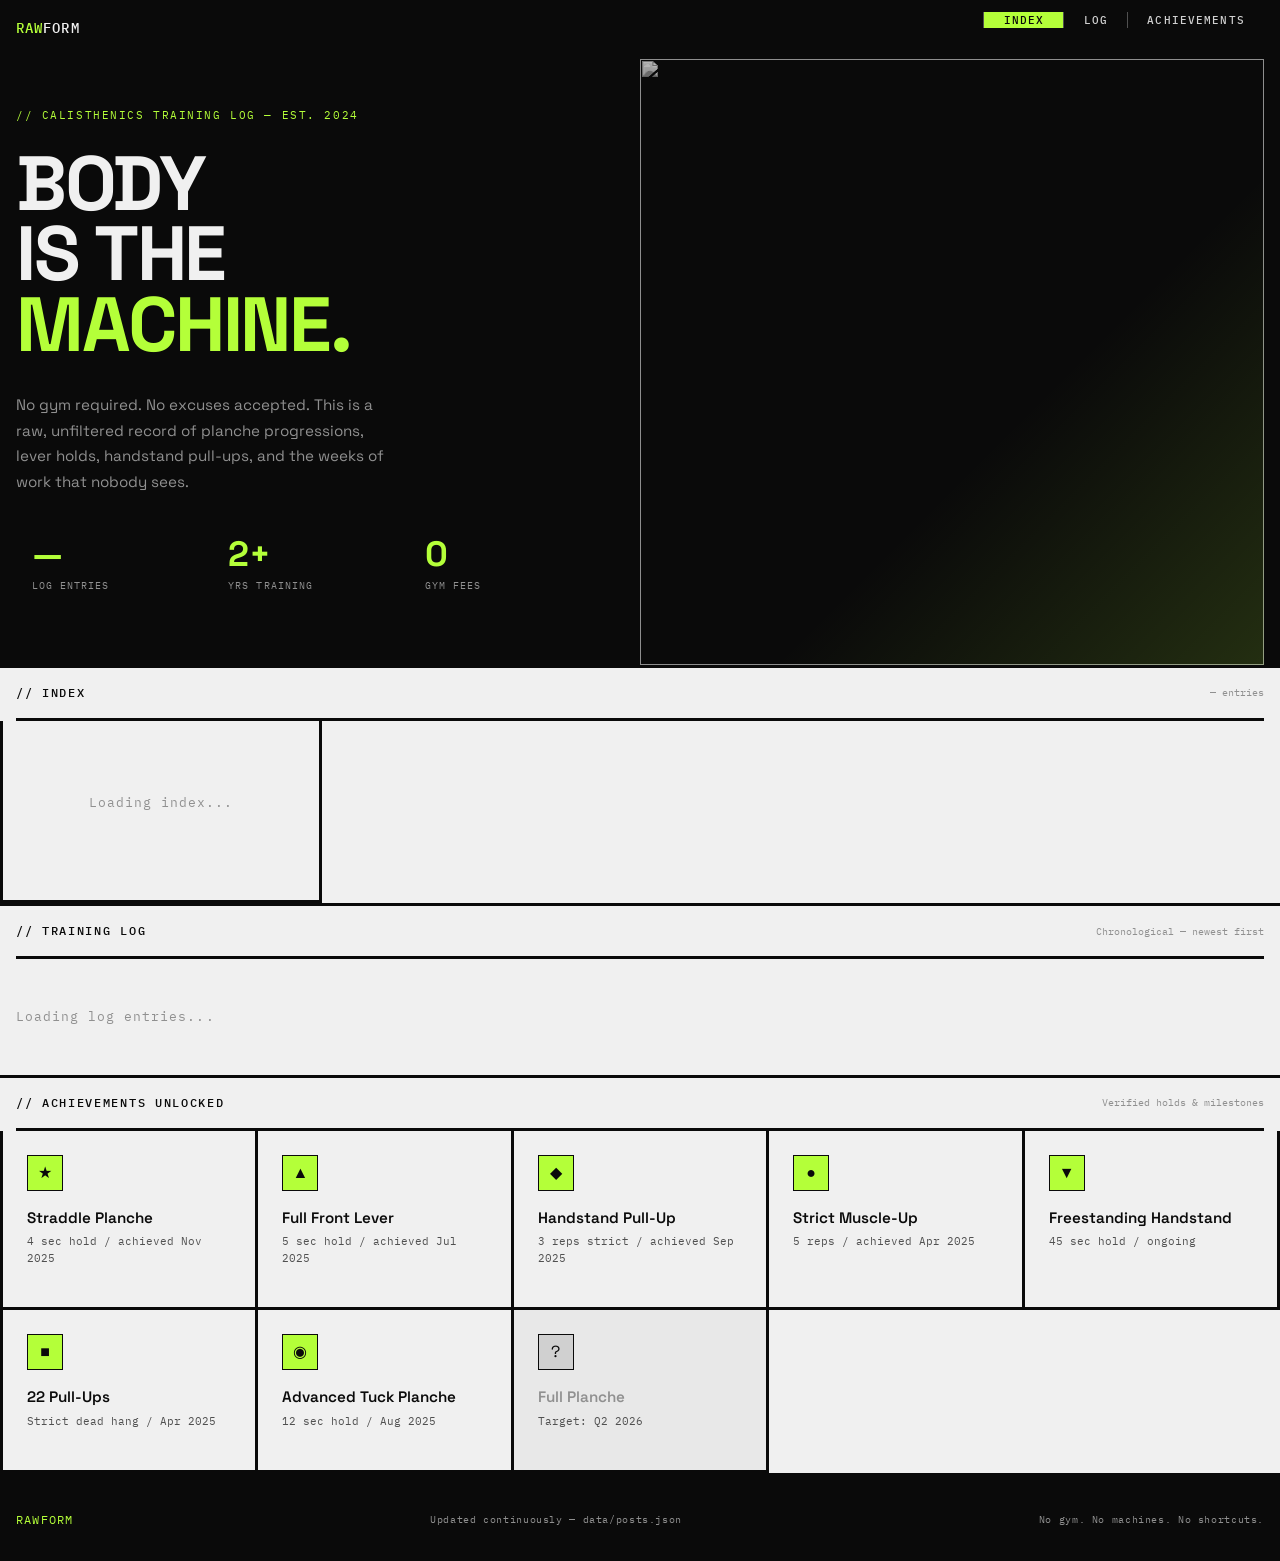
==== index.html @ 9fd10eb6 "Add files via upload add site" ====
<!DOCTYPE html>
<html lang="en">
<head>
  <meta charset="UTF-8" />
  <meta name="viewport" content="width=device-width, initial-scale=1.0" />
  <title>RAW FORM — Calisthenics Log</title>
  <meta name="description" content="A brutally honest training log. Planche, front lever, handstand pull-ups and the work behind them." />

  <!-- Bootstrap 5 -->
  <link
    href="https://cdn.jsdelivr.net/npm/bootstrap@5.3.3/dist/css/bootstrap.min.css"
    rel="stylesheet"
    integrity="sha384-QWTKZyjpPEjISv5WaRU9OFeRpok6YctnYmDr5pNlyT2bRjXh0JMhjY6hW+ALEwIH"
    crossorigin="anonymous"
  />

  <!-- Site Styles -->
  <link rel="stylesheet" href="style.css" />
</head>
<body>

  <!-- ═══════════════════════════════════════════════════
       HEADER / NAV
  ════════════════════════════════════════════════════ -->
  <header id="site-header">
    <div class="site-container">
      <div class="header-inner">
        <a href="#hero" class="site-logo">RAW<span>FORM</span></a>
        <nav aria-label="Main navigation">
          <ul class="nav-links" id="nav-links">
            <li><a href="#index-section" class="active">Index</a></li>
            <li><a href="#posts-section">Log</a></li>
            <li><a href="#achievements-section">Achievements</a></li>
          </ul>
        </nav>
        <button class="nav-toggle" id="nav-toggle" aria-label="Toggle navigation" aria-expanded="false">
          MENU
        </button>
      </div>
    </div>
  </header>

  <!-- ═══════════════════════════════════════════════════
       HERO
  ════════════════════════════════════════════════════ -->
  <section id="hero">
    <div class="site-container">
      <div class="hero-inner">

        <div class="hero-text">
          <div>
            <p class="hero-eyebrow">// Calisthenics Training Log — Est. 2024</p>
            <h1 class="hero-headline">
              BODY<br />
              IS THE<br />
              <em>MACHINE.</em>
            </h1>
            <p class="hero-sub">
              No gym required. No excuses accepted. This is a raw, unfiltered record
              of planche progressions, lever holds, handstand pull-ups, and the
              weeks of work that nobody sees.
            </p>
          </div>

          <div class="hero-stats" id="hero-stats">
            <div class="hero-stat">
              <span class="hero-stat-value" id="stat-entries">—</span>
              <span class="hero-stat-label">Log Entries</span>
            </div>
            <div class="hero-stat">
              <span class="hero-stat-value">2+</span>
              <span class="hero-stat-label">Yrs Training</span>
            </div>
            <div class="hero-stat">
              <span class="hero-stat-value">0</span>
              <span class="hero-stat-label">Gym Fees</span>
            </div>
          </div>
        </div>

        <div class="hero-visual" aria-hidden="true">
          <img
            src="https://images.unsplash.com/photo-1599058945522-28d584b6f0ff?w=900&q=80"
            alt=""
          />
          <div class="hero-visual-overlay"></div>
        </div>

      </div>
    </div>
  </section>

  <!-- ═══════════════════════════════════════════════════
       INDEX — Quick-access card grid
  ════════════════════════════════════════════════════ -->
  <section id="index-section" class="scroll-target">
    <div class="site-container">
      <div class="section-header">
        <span class="section-title">// Index</span>
        <span class="section-count" id="index-count">— entries</span>
      </div>
    </div>

    <div class="site-container" style="padding-left: 0; padding-right: 0; max-width: 100%;">
      <div class="index-grid" id="index-grid">
        <!-- JS-generated -->
        <div class="index-card d-flex align-items-center justify-content-center" style="min-height: 160px;">
          <p class="posts-loading">Loading index...</p>
        </div>
      </div>
    </div>
  </section>

  <!-- ═══════════════════════════════════════════════════
       POSTS — Full training log
  ════════════════════════════════════════════════════ -->
  <section id="posts-section" class="scroll-target">
    <div class="site-container">
      <div class="section-header">
        <span class="section-title">// Training Log</span>
        <span class="section-count">Chronological — newest first</span>
      </div>
    </div>

    <div class="site-container" id="posts-container">
      <div class="posts-loading">Loading log entries...</div>
    </div>
  </section>

  <!-- ═══════════════════════════════════════════════════
       ACHIEVEMENTS
  ════════════════════════════════════════════════════ -->
  <section id="achievements-section" class="scroll-target">
    <div class="site-container">
      <div class="section-header">
        <span class="section-title">// Achievements Unlocked</span>
        <span class="section-count">Verified holds & milestones</span>
      </div>
    </div>

    <div class="site-container" style="padding-left: 0; padding-right: 0; max-width: 100%;">
      <div class="achievements-grid">

        <div class="achievement-item">
          <div class="achievement-icon" aria-hidden="true">★</div>
          <p class="achievement-name">Straddle Planche</p>
          <p class="achievement-detail">4 sec hold / achieved Nov 2025</p>
        </div>

        <div class="achievement-item">
          <div class="achievement-icon" aria-hidden="true">▲</div>
          <p class="achievement-name">Full Front Lever</p>
          <p class="achievement-detail">5 sec hold / achieved Jul 2025</p>
        </div>

        <div class="achievement-item">
          <div class="achievement-icon" aria-hidden="true">◆</div>
          <p class="achievement-name">Handstand Pull-Up</p>
          <p class="achievement-detail">3 reps strict / achieved Sep 2025</p>
        </div>

        <div class="achievement-item">
          <div class="achievement-icon" aria-hidden="true">●</div>
          <p class="achievement-name">Strict Muscle-Up</p>
          <p class="achievement-detail">5 reps / achieved Apr 2025</p>
        </div>

        <div class="achievement-item">
          <div class="achievement-icon" aria-hidden="true">▼</div>
          <p class="achievement-name">Freestanding Handstand</p>
          <p class="achievement-detail">45 sec hold / ongoing</p>
        </div>

        <div class="achievement-item">
          <div class="achievement-icon" aria-hidden="true">■</div>
          <p class="achievement-name">22 Pull-Ups</p>
          <p class="achievement-detail">Strict dead hang / Apr 2025</p>
        </div>

        <div class="achievement-item">
          <div class="achievement-icon" aria-hidden="true">◉</div>
          <p class="achievement-name">Advanced Tuck Planche</p>
          <p class="achievement-detail">12 sec hold / Aug 2025</p>
        </div>

        <div class="achievement-item" style="background: var(--grey-100);">
          <div class="achievement-icon" style="background: var(--grey-200);" aria-hidden="true">?</div>
          <p class="achievement-name" style="color: var(--grey-400);">Full Planche</p>
          <p class="achievement-detail">Target: Q2 2026</p>
        </div>

      </div>
    </div>
  </section>

  <!-- ═══════════════════════════════════════════════════
       FOOTER
  ════════════════════════════════════════════════════ -->
  <footer id="site-footer">
    <div class="site-container">
      <div class="footer-inner">
        <span class="footer-logo">RAWFORM</span>
        <span class="footer-note">
          Updated continuously — data/posts.json
        </span>
        <span class="footer-note">
          No gym. No machines. No shortcuts.
        </span>
      </div>
    </div>
  </footer>

  <!-- Bootstrap JS -->
  <script
    src="https://cdn.jsdelivr.net/npm/bootstrap@5.3.3/dist/js/bootstrap.bundle.min.js"
    integrity="sha384-YvpcrYf0tY3lHB60NNkmXc4s9bIOgUxi8T/jzmVzA30/36oAJLKrz5FS5pzXhQRf"
    crossorigin="anonymous"
  ></script>

  <!-- Site Script -->
  <script src="js/main.js"></script>
</body>
</html>
---- style.css ----
/* ============================================================
   STYLE.CSS — Brutalist Fitness Site
   Palette: #0a0a0a, #f0f0f0, #1a1a1a, #e8e8e8, #b4ff39 (acid)
   Fonts: Space Grotesk (display), IBM Plex Mono (utility)
   ============================================================ */

@import url('https://fonts.googleapis.com/css2?family=Space+Grotesk:wght@300;400;500;600;700&family=IBM+Plex+Mono:wght@400;500&display=swap');

/* ── RESET & BASE ─────────────────────────────────────────── */
*, *::before, *::after { box-sizing: border-box; margin: 0; padding: 0; }

:root {
  --black:    #0a0a0a;
  --white:    #f0f0f0;
  --grey-100: #e8e8e8;
  --grey-200: #d0d0d0;
  --grey-400: #909090;
  --grey-600: #505050;
  --grey-800: #1e1e1e;
  --grey-900: #111111;
  --acid:     #b4ff39;
  --acid-dim: #8fd429;

  --border:   1.5px solid var(--black);
  --border-w: 3px solid var(--black);
  --font-display: 'Space Grotesk', sans-serif;
  --font-mono:    'IBM Plex Mono', monospace;
}

html { scroll-behavior: smooth; }

body {
  font-family: var(--font-display);
  background-color: var(--white);
  color: var(--black);
  font-size: 16px;
  line-height: 1.5;
  -webkit-font-smoothing: antialiased;
}

a { color: inherit; text-decoration: none; }

img { display: block; width: 100%; object-fit: cover; }

/* ── TYPOGRAPHY ──────────────────────────────────────────── */
.label {
  font-family: var(--font-mono);
  font-size: 0.7rem;
  font-weight: 500;
  letter-spacing: 0.12em;
  text-transform: uppercase;
  color: var(--grey-600);
}

.tag-pill {
  display: inline-block;
  font-family: var(--font-mono);
  font-size: 0.65rem;
  font-weight: 500;
  letter-spacing: 0.1em;
  text-transform: uppercase;
  padding: 3px 8px;
  background: var(--acid);
  color: var(--black);
  border: var(--border);
}

.tag-pill.tag-milestone { background: var(--black); color: var(--acid); }
.tag-pill.tag-progress  { background: var(--grey-100); color: var(--black); }
.tag-pill.tag-foundation{ background: var(--grey-800); color: var(--white); }

/* ── LAYOUT UTILITIES ────────────────────────────────────── */
.site-container {
  max-width: 1280px;
  margin: 0 auto;
  padding: 0 1rem;
}

.border-box {
  border: var(--border);
}

.border-box-heavy {
  border: var(--border-w);
}

/* ── HEADER / NAV ────────────────────────────────────────── */
#site-header {
  border-bottom: var(--border-w);
  background: var(--black);
  color: var(--white);
  position: sticky;
  top: 0;
  z-index: 100;
}

.header-inner {
  display: flex;
  align-items: center;
  justify-content: space-between;
  height: 56px;
  gap: 1rem;
}

.site-logo {
  font-family: var(--font-mono);
  font-size: 0.85rem;
  font-weight: 500;
  letter-spacing: 0.08em;
  text-transform: uppercase;
  color: var(--acid);
  white-space: nowrap;
}

.site-logo span { color: var(--white); }

.nav-links {
  display: flex;
  gap: 0;
  list-style: none;
  height: 100%;
}

.nav-links li { height: 100%; }

.nav-links a {
  display: flex;
  align-items: center;
  height: 100%;
  padding: 0 1.2rem;
  font-family: var(--font-mono);
  font-size: 0.7rem;
  font-weight: 500;
  letter-spacing: 0.1em;
  text-transform: uppercase;
  color: var(--grey-200);
  border-left: 1px solid var(--grey-600);
  transition: background 0.1s, color 0.1s;
}

.nav-links a:hover,
.nav-links a.active {
  background: var(--acid);
  color: var(--black);
}

.nav-toggle {
  display: none;
  background: none;
  border: 1px solid var(--grey-400);
  color: var(--white);
  padding: 6px 10px;
  font-family: var(--font-mono);
  font-size: 0.7rem;
  cursor: pointer;
  letter-spacing: 0.08em;
}

/* ── HERO ────────────────────────────────────────────────── */
#hero {
  border-bottom: var(--border-w);
  background: var(--black);
  color: var(--white);
  overflow: hidden;
}

.hero-inner {
  display: grid;
  grid-template-columns: 1fr 1fr;
  min-height: 420px;
}

.hero-text {
  padding: 3rem 2rem 3rem 0;
  border-right: var(--border-w);
  display: flex;
  flex-direction: column;
  justify-content: space-between;
}

.hero-eyebrow {
  font-family: var(--font-mono);
  font-size: 0.7rem;
  letter-spacing: 0.14em;
  text-transform: uppercase;
  color: var(--acid);
  margin-bottom: 1.5rem;
}

.hero-headline {
  font-size: clamp(2.8rem, 6vw, 5rem);
  font-weight: 700;
  line-height: 0.92;
  letter-spacing: -0.03em;
  text-transform: uppercase;
}

.hero-headline em {
  font-style: normal;
  color: var(--acid);
}

.hero-sub {
  margin-top: 2rem;
  font-size: 0.95rem;
  color: var(--grey-400);
  max-width: 380px;
  line-height: 1.7;
}

.hero-stats {
  display: grid;
  grid-template-columns: repeat(3, 1fr);
}

.hero-stat {
  padding: 1.5rem 1rem;
  border-top: var(--border);
  border-right: var(--border);
}

.hero-stat:last-child { border-right: none; }

.hero-stat-value {
  display: block;
  font-size: 2.2rem;
  font-weight: 700;
  line-height: 1;
  color: var(--acid);
}

.hero-stat-label {
  display: block;
  font-family: var(--font-mono);
  font-size: 0.65rem;
  color: var(--grey-400);
  letter-spacing: 0.1em;
  text-transform: uppercase;
  margin-top: 0.4rem;
}

.hero-visual {
  position: relative;
  overflow: hidden;
}

.hero-visual img {
  width: 100%;
  height: 100%;
  object-fit: cover;
  filter: grayscale(100%) contrast(1.1);
  opacity: 0.7;
}

.hero-visual-overlay {
  position: absolute;
  inset: 0;
  background: linear-gradient(135deg, transparent 60%, rgba(180, 255, 57, 0.15) 100%);
}

/* ── SECTION HEADER ──────────────────────────────────────── */
.section-header {
  display: flex;
  align-items: center;
  justify-content: space-between;
  border-bottom: var(--border-w);
  padding: 1rem 0;
  margin-bottom: 0;
}

.section-title {
  font-size: 0.75rem;
  font-family: var(--font-mono);
  font-weight: 500;
  letter-spacing: 0.14em;
  text-transform: uppercase;
}

.section-count {
  font-family: var(--font-mono);
  font-size: 0.65rem;
  color: var(--grey-400);
}

/* ── INDEX GRID ──────────────────────────────────────────── */
#index-section {
  border-bottom: var(--border-w);
}

.index-grid {
  display: grid;
  grid-template-columns: repeat(auto-fill, minmax(280px, 1fr));
  border-left: var(--border-w);
}

.index-card {
  border-right: var(--border-w);
  border-bottom: var(--border-w);
  padding: 1.5rem;
  cursor: pointer;
  transition: background 0.08s;
  position: relative;
  background: var(--white);
}

.index-card:hover {
  background: var(--grey-100);
}

.index-card:hover .index-card-num {
  color: var(--acid);
}

.index-card-num {
  font-family: var(--font-mono);
  font-size: 0.65rem;
  color: var(--grey-400);
  letter-spacing: 0.1em;
  margin-bottom: 0.75rem;
  transition: color 0.08s;
}

.index-card-title {
  font-size: 1.2rem;
  font-weight: 600;
  line-height: 1.2;
  margin-bottom: 0.75rem;
  letter-spacing: -0.01em;
}

.index-card-date {
  font-family: var(--font-mono);
  font-size: 0.65rem;
  color: var(--grey-400);
  margin-top: 1rem;
}

.index-card-arrow {
  position: absolute;
  bottom: 1.5rem;
  right: 1.5rem;
  font-size: 1.2rem;
  color: var(--grey-400);
  transition: transform 0.12s, color 0.08s;
}

.index-card:hover .index-card-arrow {
  transform: translate(3px, -3px);
  color: var(--acid);
}

/* ── POSTS ───────────────────────────────────────────────── */
#posts-section { border-bottom: var(--border-w); }

.post-block {
  border-bottom: var(--border-w);
}

.post-block:last-child { border-bottom: none; }

.post-meta-bar {
  display: flex;
  align-items: center;
  justify-content: space-between;
  flex-wrap: wrap;
  gap: 0.75rem;
  padding: 1rem 0;
  border-bottom: var(--border);
}

.post-meta-left { display: flex; align-items: center; gap: 0.75rem; }

.post-date {
  font-family: var(--font-mono);
  font-size: 0.7rem;
  color: var(--grey-600);
}

.post-title {
  font-size: clamp(1.6rem, 4vw, 2.4rem);
  font-weight: 700;
  line-height: 1.05;
  letter-spacing: -0.025em;
  padding: 1.5rem 0 1rem;
}

.post-layout {
  display: grid;
  grid-template-columns: 1fr 1fr;
  gap: 0;
}

.post-body {
  padding: 1.5rem 2rem 2rem 0;
  border-right: var(--border-w);
}

.post-description {
  font-size: 0.95rem;
  line-height: 1.8;
  color: var(--grey-800);
  white-space: pre-line;
}

.post-sidebar {
  padding-left: 2rem;
  display: flex;
  flex-direction: column;
  gap: 0;
}

.post-stats {
  display: grid;
  grid-template-columns: repeat(3, 1fr);
  border-bottom: var(--border);
  margin-bottom: 1.5rem;
}

.stat-block {
  padding: 1rem 0.5rem;
  border-right: var(--border);
  text-align: center;
}

.stat-block:last-child { border-right: none; }

.stat-block-value {
  display: block;
  font-size: 1.4rem;
  font-weight: 700;
  line-height: 1;
  color: var(--black);
}

.stat-block-label {
  display: block;
  font-family: var(--font-mono);
  font-size: 0.6rem;
  color: var(--grey-600);
  letter-spacing: 0.08em;
  text-transform: uppercase;
  margin-top: 0.3rem;
}

/* ── PHOTO GRID ──────────────────────────────────────────── */
.photo-grid {
  display: grid;
  grid-template-columns: repeat(3, 1fr);
  gap: 0;
  border: var(--border);
}

.photo-cell {
  aspect-ratio: 1;
  overflow: hidden;
  border-right: var(--border);
  position: relative;
}

.photo-cell:last-child { border-right: none; }

.photo-cell img {
  width: 100%;
  height: 100%;
  object-fit: cover;
  filter: grayscale(80%);
  transition: filter 0.2s, transform 0.3s;
}

.photo-cell:hover img {
  filter: grayscale(0%);
  transform: scale(1.04);
}

/* ── ACHIEVEMENTS ────────────────────────────────────────── */
#achievements-section { border-bottom: var(--border-w); }

.achievements-grid {
  display: grid;
  grid-template-columns: repeat(auto-fill, minmax(240px, 1fr));
  border-left: var(--border-w);
}

.achievement-item {
  border-right: var(--border-w);
  border-bottom: var(--border-w);
  padding: 1.5rem;
}

.achievement-icon {
  width: 36px;
  height: 36px;
  background: var(--acid);
  border: var(--border);
  display: flex;
  align-items: center;
  justify-content: center;
  font-size: 1rem;
  margin-bottom: 1rem;
}

.achievement-name {
  font-weight: 600;
  font-size: 0.95rem;
  margin-bottom: 0.25rem;
}

.achievement-detail {
  font-family: var(--font-mono);
  font-size: 0.7rem;
  color: var(--grey-600);
}

/* ── FOOTER ──────────────────────────────────────────────── */
#site-footer {
  background: var(--black);
  color: var(--grey-400);
  padding: 2rem 0;
  border-top: var(--border-w);
}

.footer-inner {
  display: flex;
  align-items: center;
  justify-content: space-between;
  flex-wrap: wrap;
  gap: 1rem;
}

.footer-logo {
  font-family: var(--font-mono);
  font-size: 0.75rem;
  color: var(--acid);
  letter-spacing: 0.1em;
  text-transform: uppercase;
}

.footer-note {
  font-family: var(--font-mono);
  font-size: 0.65rem;
  letter-spacing: 0.06em;
}

/* ── LOADING / ERROR ─────────────────────────────────────── */
.posts-loading, .posts-error {
  padding: 3rem 0;
  font-family: var(--font-mono);
  font-size: 0.8rem;
  color: var(--grey-400);
  letter-spacing: 0.08em;
}

.posts-error { color: #cc3300; }

/* ── RESPONSIVE ──────────────────────────────────────────── */
@media (max-width: 900px) {
  .hero-inner {
    grid-template-columns: 1fr;
    min-height: auto;
  }
  .hero-text { border-right: none; border-bottom: var(--border-w); padding: 2rem 0; }
  .hero-visual { display: none; }

  .post-layout {
    grid-template-columns: 1fr;
  }
  .post-body {
    border-right: none;
    border-bottom: var(--border-w);
    padding: 1.5rem 0;
  }
  .post-sidebar { padding-left: 0; padding-top: 1.5rem; }
}

@media (max-width: 768px) {
  .nav-links { display: none; }
  .nav-links.open {
    display: flex;
    flex-direction: column;
    position: absolute;
    top: 56px;
    left: 0;
    right: 0;
    background: var(--black);
    border-bottom: var(--border-w);
    z-index: 99;
  }
  .nav-links li { height: auto; }
  .nav-links a {
    border-left: none;
    border-top: 1px solid var(--grey-800);
    padding: 1rem 1.5rem;
  }
  .nav-toggle { display: block; }

  #site-header { position: relative; }

  .hero-headline { font-size: 2.4rem; }
  .hero-stats { grid-template-columns: repeat(3, 1fr); }
  .photo-grid { grid-template-columns: repeat(2, 1fr); }
  .photo-cell:nth-child(2) { border-right: none; }
  .photo-cell:nth-child(3) { border-top: var(--border); }
}

@media (max-width: 480px) {
  .hero-stat-value { font-size: 1.6rem; }
  .post-stats { grid-template-columns: repeat(3, 1fr); }
  .achievements-grid { grid-template-columns: 1fr 1fr; }
  .photo-grid { grid-template-columns: 1fr; }
  .photo-cell { border-right: none; border-bottom: var(--border); }
}

/* ── SMOOTH SCROLL TARGET OFFSET ─────────────────────────── */
.scroll-target {
  scroll-margin-top: 60px;
}
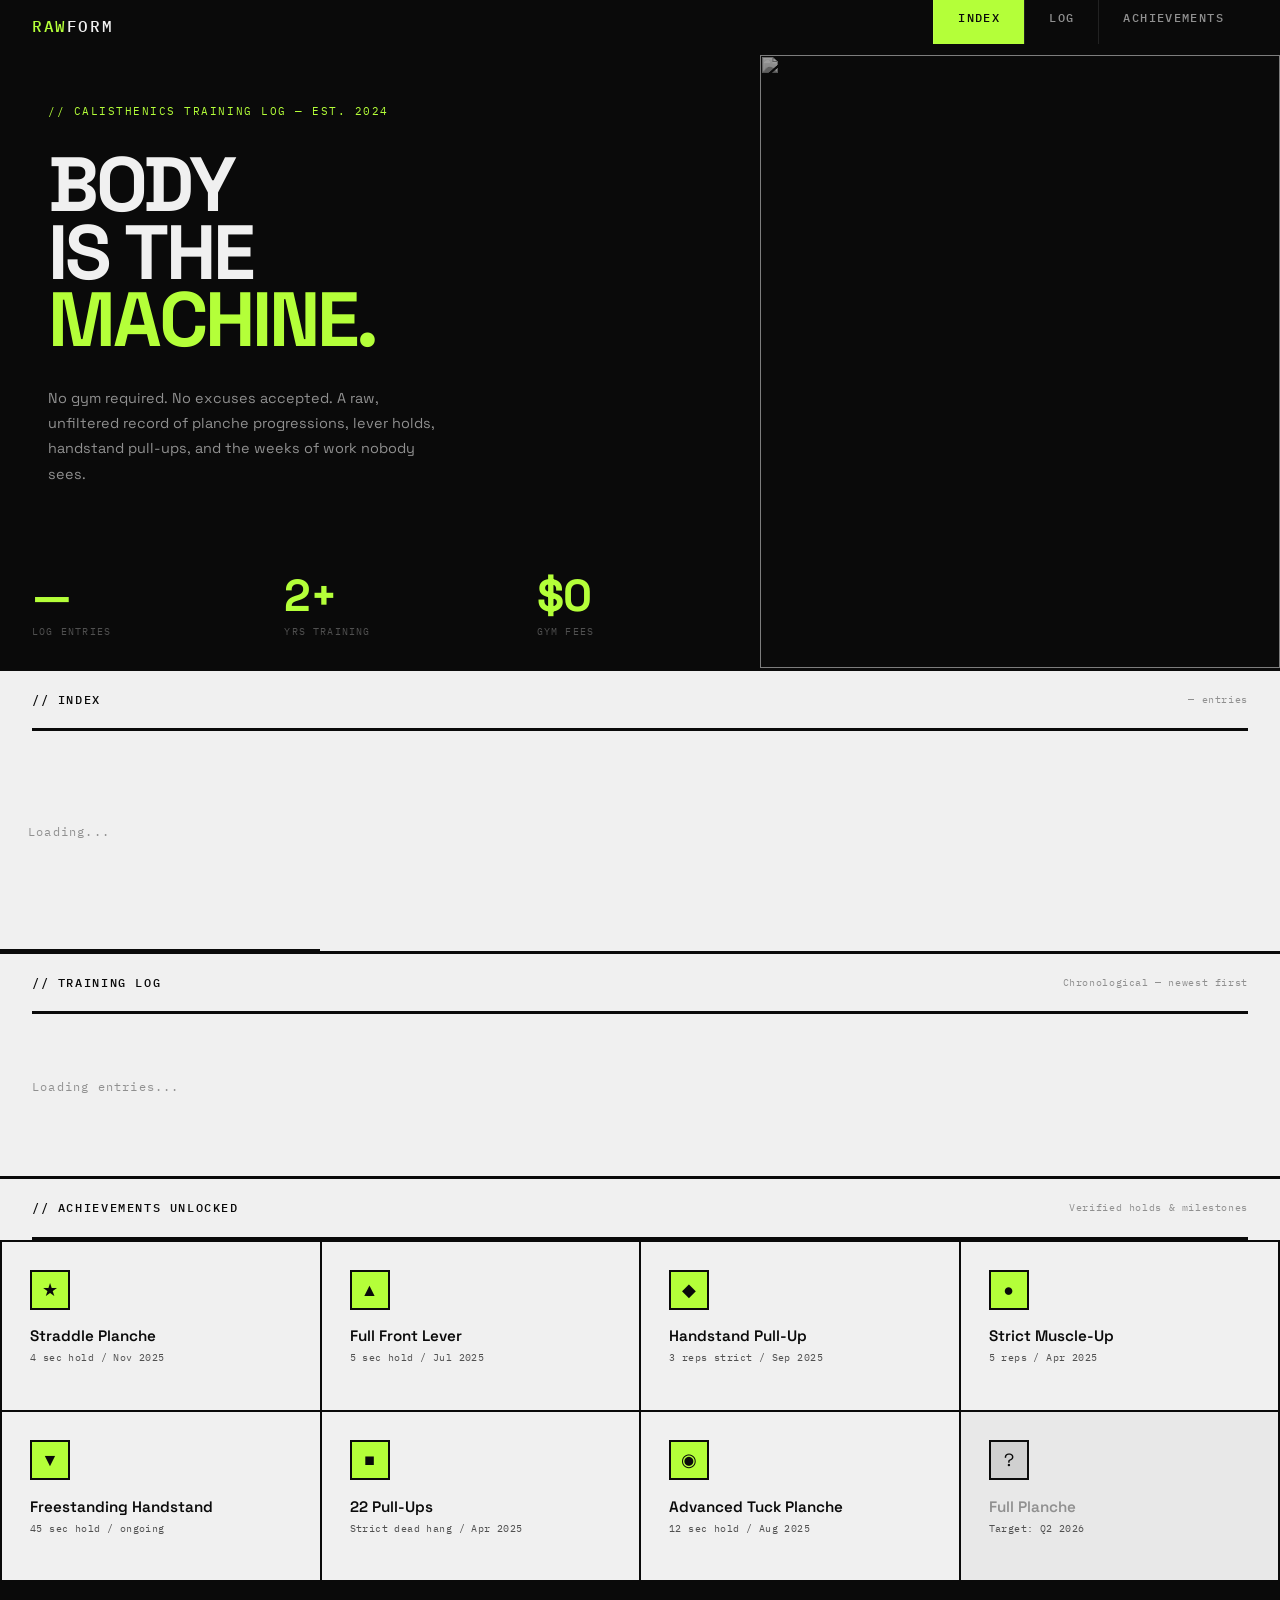
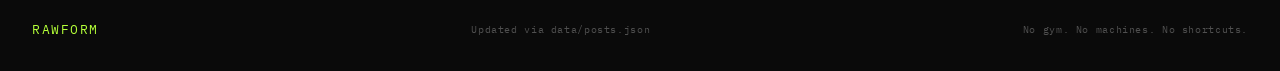
==== commit 7206ba30: "Add files via upload fix" ====
--- a/index.html
+++ b/index.html
@@ -5,219 +5,162 @@
   <meta name="viewport" content="width=device-width, initial-scale=1.0" />
   <title>RAW FORM — Calisthenics Log</title>
   <meta name="description" content="A brutally honest training log. Planche, front lever, handstand pull-ups and the work behind them." />
-
-  <!-- Bootstrap 5 -->
-  <link
-    href="https://cdn.jsdelivr.net/npm/bootstrap@5.3.3/dist/css/bootstrap.min.css"
-    rel="stylesheet"
-    integrity="sha384-QWTKZyjpPEjISv5WaRU9OFeRpok6YctnYmDr5pNlyT2bRjXh0JMhjY6hW+ALEwIH"
-    crossorigin="anonymous"
-  />
-
-  <!-- Site Styles -->
+  <link href="https://cdn.jsdelivr.net/npm/bootstrap@5.3.3/dist/css/bootstrap.min.css" rel="stylesheet" crossorigin="anonymous" />
   <link rel="stylesheet" href="style.css" />
 </head>
 <body>
 
-  <!-- ═══════════════════════════════════════════════════
-       HEADER / NAV
-  ════════════════════════════════════════════════════ -->
+  <!-- NAV -->
   <header id="site-header">
-    <div class="site-container">
-      <div class="header-inner">
-        <a href="#hero" class="site-logo">RAW<span>FORM</span></a>
-        <nav aria-label="Main navigation">
-          <ul class="nav-links" id="nav-links">
-            <li><a href="#index-section" class="active">Index</a></li>
-            <li><a href="#posts-section">Log</a></li>
-            <li><a href="#achievements-section">Achievements</a></li>
-          </ul>
-        </nav>
-        <button class="nav-toggle" id="nav-toggle" aria-label="Toggle navigation" aria-expanded="false">
-          MENU
-        </button>
-      </div>
+    <div class="header-inner">
+      <a href="#hero" class="site-logo">RAW<span>FORM</span></a>
+      <nav aria-label="Main navigation">
+        <ul class="nav-links" id="nav-links">
+          <li><a href="#index-section" class="active">Index</a></li>
+          <li><a href="#posts-section">Log</a></li>
+          <li><a href="#achievements-section">Achievements</a></li>
+        </ul>
+      </nav>
+      <button class="nav-toggle" id="nav-toggle" aria-label="Toggle navigation" aria-expanded="false">MENU</button>
     </div>
   </header>
 
-  <!-- ═══════════════════════════════════════════════════
-       HERO
-  ════════════════════════════════════════════════════ -->
+  <!-- HERO -->
   <section id="hero">
-    <div class="site-container">
-      <div class="hero-inner">
+    <div class="hero-grid">
 
+      <div class="hero-left">
         <div class="hero-text">
-          <div>
-            <p class="hero-eyebrow">// Calisthenics Training Log — Est. 2024</p>
-            <h1 class="hero-headline">
-              BODY<br />
-              IS THE<br />
-              <em>MACHINE.</em>
-            </h1>
-            <p class="hero-sub">
-              No gym required. No excuses accepted. This is a raw, unfiltered record
-              of planche progressions, lever holds, handstand pull-ups, and the
-              weeks of work that nobody sees.
-            </p>
+          <p class="hero-eyebrow">// Calisthenics Training Log — Est. 2024</p>
+          <h1 class="hero-headline">
+            BODY<br />
+            IS THE<br />
+            <em>MACHINE.</em>
+          </h1>
+          <p class="hero-sub">
+            No gym required. No excuses accepted. A raw, unfiltered record
+            of planche progressions, lever holds, handstand pull-ups, and
+            the weeks of work nobody sees.
+          </p>
+        </div>
+
+        <div class="hero-stats-bar">
+          <div class="hero-stat">
+            <span class="hero-stat-value" id="stat-entries">—</span>
+            <span class="hero-stat-label">Log Entries</span>
           </div>
-
-          <div class="hero-stats" id="hero-stats">
-            <div class="hero-stat">
-              <span class="hero-stat-value" id="stat-entries">—</span>
-              <span class="hero-stat-label">Log Entries</span>
-            </div>
-            <div class="hero-stat">
-              <span class="hero-stat-value">2+</span>
-              <span class="hero-stat-label">Yrs Training</span>
-            </div>
-            <div class="hero-stat">
-              <span class="hero-stat-value">0</span>
-              <span class="hero-stat-label">Gym Fees</span>
-            </div>
+          <div class="hero-stat">
+            <span class="hero-stat-value">2+</span>
+            <span class="hero-stat-label">Yrs Training</span>
+          </div>
+          <div class="hero-stat">
+            <span class="hero-stat-value">$0</span>
+            <span class="hero-stat-label">Gym Fees</span>
           </div>
         </div>
+      </div>
 
-        <div class="hero-visual" aria-hidden="true">
-          <img
-            src="https://images.unsplash.com/photo-1599058945522-28d584b6f0ff?w=900&q=80"
-            alt=""
-          />
-          <div class="hero-visual-overlay"></div>
-        </div>
+      <div class="hero-right" aria-hidden="true">
+        <img
+          src="https://images.unsplash.com/photo-1599058945522-28d584b6f0ff?w=900&q=80"
+          alt=""
+        />
+      </div>
 
-      </div>
     </div>
   </section>
 
-  <!-- ═══════════════════════════════════════════════════
-       INDEX — Quick-access card grid
-  ════════════════════════════════════════════════════ -->
-  <section id="index-section" class="scroll-target">
-    <div class="site-container">
+  <!-- INDEX -->
+  <section id="index-section">
+    <div class="section-wrap">
       <div class="section-header">
         <span class="section-title">// Index</span>
         <span class="section-count" id="index-count">— entries</span>
       </div>
     </div>
-
-    <div class="site-container" style="padding-left: 0; padding-right: 0; max-width: 100%;">
-      <div class="index-grid" id="index-grid">
-        <!-- JS-generated -->
-        <div class="index-card d-flex align-items-center justify-content-center" style="min-height: 160px;">
-          <p class="posts-loading">Loading index...</p>
-        </div>
+    <div class="index-grid" id="index-grid">
+      <div class="index-card">
+        <p class="loading-msg">Loading...</p>
       </div>
     </div>
   </section>
 
-  <!-- ═══════════════════════════════════════════════════
-       POSTS — Full training log
-  ════════════════════════════════════════════════════ -->
-  <section id="posts-section" class="scroll-target">
-    <div class="site-container">
+  <!-- TRAINING LOG -->
+  <section id="posts-section">
+    <div class="section-wrap">
       <div class="section-header">
         <span class="section-title">// Training Log</span>
         <span class="section-count">Chronological — newest first</span>
       </div>
     </div>
-
-    <div class="site-container" id="posts-container">
-      <div class="posts-loading">Loading log entries...</div>
+    <div id="posts-container">
+      <div class="section-wrap"><p class="loading-msg">Loading entries...</p></div>
     </div>
   </section>
 
-  <!-- ═══════════════════════════════════════════════════
-       ACHIEVEMENTS
-  ════════════════════════════════════════════════════ -->
-  <section id="achievements-section" class="scroll-target">
-    <div class="site-container">
+  <!-- ACHIEVEMENTS -->
+  <section id="achievements-section">
+    <div class="section-wrap">
       <div class="section-header">
         <span class="section-title">// Achievements Unlocked</span>
-        <span class="section-count">Verified holds & milestones</span>
+        <span class="section-count">Verified holds &amp; milestones</span>
       </div>
     </div>
 
-    <div class="site-container" style="padding-left: 0; padding-right: 0; max-width: 100%;">
-      <div class="achievements-grid">
-
-        <div class="achievement-item">
-          <div class="achievement-icon" aria-hidden="true">★</div>
-          <p class="achievement-name">Straddle Planche</p>
-          <p class="achievement-detail">4 sec hold / achieved Nov 2025</p>
-        </div>
-
-        <div class="achievement-item">
-          <div class="achievement-icon" aria-hidden="true">▲</div>
-          <p class="achievement-name">Full Front Lever</p>
-          <p class="achievement-detail">5 sec hold / achieved Jul 2025</p>
-        </div>
-
-        <div class="achievement-item">
-          <div class="achievement-icon" aria-hidden="true">◆</div>
-          <p class="achievement-name">Handstand Pull-Up</p>
-          <p class="achievement-detail">3 reps strict / achieved Sep 2025</p>
-        </div>
-
-        <div class="achievement-item">
-          <div class="achievement-icon" aria-hidden="true">●</div>
-          <p class="achievement-name">Strict Muscle-Up</p>
-          <p class="achievement-detail">5 reps / achieved Apr 2025</p>
-        </div>
-
-        <div class="achievement-item">
-          <div class="achievement-icon" aria-hidden="true">▼</div>
-          <p class="achievement-name">Freestanding Handstand</p>
-          <p class="achievement-detail">45 sec hold / ongoing</p>
-        </div>
-
-        <div class="achievement-item">
-          <div class="achievement-icon" aria-hidden="true">■</div>
-          <p class="achievement-name">22 Pull-Ups</p>
-          <p class="achievement-detail">Strict dead hang / Apr 2025</p>
-        </div>
-
-        <div class="achievement-item">
-          <div class="achievement-icon" aria-hidden="true">◉</div>
-          <p class="achievement-name">Advanced Tuck Planche</p>
-          <p class="achievement-detail">12 sec hold / Aug 2025</p>
-        </div>
-
-        <div class="achievement-item" style="background: var(--grey-100);">
-          <div class="achievement-icon" style="background: var(--grey-200);" aria-hidden="true">?</div>
-          <p class="achievement-name" style="color: var(--grey-400);">Full Planche</p>
-          <p class="achievement-detail">Target: Q2 2026</p>
-        </div>
-
+    <div class="achieve-grid">
+      <div class="achieve-item">
+        <div class="achieve-icon" aria-hidden="true">★</div>
+        <p class="achieve-name">Straddle Planche</p>
+        <p class="achieve-detail">4 sec hold / Nov 2025</p>
+      </div>
+      <div class="achieve-item">
+        <div class="achieve-icon" aria-hidden="true">▲</div>
+        <p class="achieve-name">Full Front Lever</p>
+        <p class="achieve-detail">5 sec hold / Jul 2025</p>
+      </div>
+      <div class="achieve-item">
+        <div class="achieve-icon" aria-hidden="true">◆</div>
+        <p class="achieve-name">Handstand Pull-Up</p>
+        <p class="achieve-detail">3 reps strict / Sep 2025</p>
+      </div>
+      <div class="achieve-item">
+        <div class="achieve-icon" aria-hidden="true">●</div>
+        <p class="achieve-name">Strict Muscle-Up</p>
+        <p class="achieve-detail">5 reps / Apr 2025</p>
+      </div>
+      <div class="achieve-item">
+        <div class="achieve-icon" aria-hidden="true">▼</div>
+        <p class="achieve-name">Freestanding Handstand</p>
+        <p class="achieve-detail">45 sec hold / ongoing</p>
+      </div>
+      <div class="achieve-item">
+        <div class="achieve-icon" aria-hidden="true">■</div>
+        <p class="achieve-name">22 Pull-Ups</p>
+        <p class="achieve-detail">Strict dead hang / Apr 2025</p>
+      </div>
+      <div class="achieve-item">
+        <div class="achieve-icon" aria-hidden="true">◉</div>
+        <p class="achieve-name">Advanced Tuck Planche</p>
+        <p class="achieve-detail">12 sec hold / Aug 2025</p>
+      </div>
+      <div class="achieve-item locked">
+        <div class="achieve-icon" aria-hidden="true">?</div>
+        <p class="achieve-name">Full Planche</p>
+        <p class="achieve-detail">Target: Q2 2026</p>
       </div>
     </div>
   </section>
 
-  <!-- ═══════════════════════════════════════════════════
-       FOOTER
-  ════════════════════════════════════════════════════ -->
+  <!-- FOOTER -->
   <footer id="site-footer">
-    <div class="site-container">
-      <div class="footer-inner">
-        <span class="footer-logo">RAWFORM</span>
-        <span class="footer-note">
-          Updated continuously — data/posts.json
-        </span>
-        <span class="footer-note">
-          No gym. No machines. No shortcuts.
-        </span>
-      </div>
+    <div class="footer-inner">
+      <span class="footer-logo">RAWFORM</span>
+      <span class="footer-note">Updated via data/posts.json</span>
+      <span class="footer-note">No gym. No machines. No shortcuts.</span>
     </div>
   </footer>
 
-  <!-- Bootstrap JS -->
-  <script
-    src="https://cdn.jsdelivr.net/npm/bootstrap@5.3.3/dist/js/bootstrap.bundle.min.js"
-    integrity="sha384-YvpcrYf0tY3lHB60NNkmXc4s9bIOgUxi8T/jzmVzA30/36oAJLKrz5FS5pzXhQRf"
-    crossorigin="anonymous"
-  ></script>
-
-  <!-- Site Script -->
+  <script src="https://cdn.jsdelivr.net/npm/bootstrap@5.3.3/dist/js/bootstrap.bundle.min.js" crossorigin="anonymous"></script>
   <script src="js/main.js"></script>
 </body>
 </html>
--- a/style.css
+++ b/style.css
@@ -1,5 +1,5 @@
 /* ============================================================
-   STYLE.CSS — Brutalist Fitness Site
+   STYLE.CSS — Brutalist Fitness Site v2
    Palette: #0a0a0a, #f0f0f0, #1a1a1a, #e8e8e8, #b4ff39 (acid)
    Fonts: Space Grotesk (display), IBM Plex Mono (utility)
    ============================================================ */
@@ -21,16 +21,16 @@
   --acid:     #b4ff39;
   --acid-dim: #8fd429;
 
-  --border:   1.5px solid var(--black);
-  --border-w: 3px solid var(--black);
-  --font-display: 'Space Grotesk', sans-serif;
-  --font-mono:    'IBM Plex Mono', monospace;
+  --bdr: 2px solid var(--black);
+  --bdr-heavy: 3px solid var(--black);
+  --font-d: 'Space Grotesk', sans-serif;
+  --font-m: 'IBM Plex Mono', monospace;
 }
 
 html { scroll-behavior: smooth; }
 
 body {
-  font-family: var(--font-display);
+  font-family: var(--font-d);
   background-color: var(--white);
   color: var(--black);
   font-size: 16px;
@@ -39,54 +39,16 @@
 }
 
 a { color: inherit; text-decoration: none; }
-
-img { display: block; width: 100%; object-fit: cover; }
-
-/* ── TYPOGRAPHY ──────────────────────────────────────────── */
-.label {
-  font-family: var(--font-mono);
-  font-size: 0.7rem;
-  font-weight: 500;
-  letter-spacing: 0.12em;
-  text-transform: uppercase;
-  color: var(--grey-600);
-}
-
-.tag-pill {
-  display: inline-block;
-  font-family: var(--font-mono);
-  font-size: 0.65rem;
-  font-weight: 500;
-  letter-spacing: 0.1em;
-  text-transform: uppercase;
-  padding: 3px 8px;
-  background: var(--acid);
-  color: var(--black);
-  border: var(--border);
-}
-
-.tag-pill.tag-milestone { background: var(--black); color: var(--acid); }
-.tag-pill.tag-progress  { background: var(--grey-100); color: var(--black); }
-.tag-pill.tag-foundation{ background: var(--grey-800); color: var(--white); }
-
-/* ── LAYOUT UTILITIES ────────────────────────────────────── */
-.site-container {
-  max-width: 1280px;
-  margin: 0 auto;
-  padding: 0 1rem;
-}
-
-.border-box {
-  border: var(--border);
-}
-
-.border-box-heavy {
-  border: var(--border-w);
+img { display: block; width: 100%; height: 100%; object-fit: cover; }
+
+/* ── UTILITIES ───────────────────────────────────────────── */
+.mono {
+  font-family: var(--font-m);
 }
 
 /* ── HEADER / NAV ────────────────────────────────────────── */
 #site-header {
-  border-bottom: var(--border-w);
+  border-bottom: var(--bdr-heavy);
   background: var(--black);
   color: var(--white);
   position: sticky;
@@ -95,21 +57,23 @@
 }
 
 .header-inner {
+  max-width: 1400px;
+  margin: 0 auto;
+  padding: 0 2rem;
   display: flex;
   align-items: center;
   justify-content: space-between;
-  height: 56px;
-  gap: 1rem;
+  height: 52px;
 }
 
 .site-logo {
-  font-family: var(--font-mono);
-  font-size: 0.85rem;
+  font-family: var(--font-m);
+  font-size: 1rem;
   font-weight: 500;
-  letter-spacing: 0.08em;
-  text-transform: uppercase;
+  letter-spacing: 0.1em;
   color: var(--acid);
   white-space: nowrap;
+  flex-shrink: 0;
 }
 
 .site-logo span { color: var(--white); }
@@ -118,23 +82,22 @@
   display: flex;
   gap: 0;
   list-style: none;
-  height: 100%;
-}
-
-.nav-links li { height: 100%; }
+  height: 52px;
+  align-items: stretch;
+}
 
 .nav-links a {
   display: flex;
   align-items: center;
   height: 100%;
-  padding: 0 1.2rem;
-  font-family: var(--font-mono);
-  font-size: 0.7rem;
+  padding: 0 1.5rem;
+  font-family: var(--font-m);
+  font-size: 0.72rem;
   font-weight: 500;
-  letter-spacing: 0.1em;
-  text-transform: uppercase;
-  color: var(--grey-200);
-  border-left: 1px solid var(--grey-600);
+  letter-spacing: 0.12em;
+  text-transform: uppercase;
+  color: var(--grey-400);
+  border-left: 1px solid rgba(255,255,255,0.1);
   transition: background 0.1s, color 0.1s;
 }
 
@@ -147,52 +110,57 @@
 .nav-toggle {
   display: none;
   background: none;
-  border: 1px solid var(--grey-400);
+  border: 1px solid var(--grey-600);
   color: var(--white);
-  padding: 6px 10px;
-  font-family: var(--font-mono);
+  padding: 6px 12px;
+  font-family: var(--font-m);
   font-size: 0.7rem;
   cursor: pointer;
-  letter-spacing: 0.08em;
+  letter-spacing: 0.1em;
 }
 
 /* ── HERO ────────────────────────────────────────────────── */
 #hero {
-  border-bottom: var(--border-w);
+  border-bottom: var(--bdr-heavy);
   background: var(--black);
   color: var(--white);
-  overflow: hidden;
-}
-
-.hero-inner {
+}
+
+.hero-grid {
+  max-width: 1400px;
+  margin: 0 auto;
   display: grid;
-  grid-template-columns: 1fr 1fr;
-  min-height: 420px;
+  grid-template-columns: 1fr 520px;
+  min-height: 500px;
+}
+
+.hero-left {
+  display: flex;
+  flex-direction: column;
+  border-right: var(--bdr-heavy);
 }
 
 .hero-text {
-  padding: 3rem 2rem 3rem 0;
-  border-right: var(--border-w);
-  display: flex;
-  flex-direction: column;
-  justify-content: space-between;
+  padding: 3rem 3rem 2.5rem;
+  flex: 1;
 }
 
 .hero-eyebrow {
-  font-family: var(--font-mono);
-  font-size: 0.7rem;
+  font-family: var(--font-m);
+  font-size: 0.68rem;
   letter-spacing: 0.14em;
   text-transform: uppercase;
   color: var(--acid);
-  margin-bottom: 1.5rem;
+  margin-bottom: 2rem;
 }
 
 .hero-headline {
-  font-size: clamp(2.8rem, 6vw, 5rem);
+  font-size: clamp(3.5rem, 6vw, 6rem);
   font-weight: 700;
-  line-height: 0.92;
-  letter-spacing: -0.03em;
-  text-transform: uppercase;
+  line-height: 0.88;
+  letter-spacing: -0.04em;
+  text-transform: uppercase;
+  margin-bottom: 2rem;
 }
 
 .hero-headline em {
@@ -201,159 +169,175 @@
 }
 
 .hero-sub {
-  margin-top: 2rem;
-  font-size: 0.95rem;
-  color: var(--grey-400);
-  max-width: 380px;
-  line-height: 1.7;
-}
-
-.hero-stats {
+  font-size: 0.9rem;
+  color: var(--grey-400);
+  max-width: 400px;
+  line-height: 1.75;
+}
+
+.hero-stats-bar {
   display: grid;
   grid-template-columns: repeat(3, 1fr);
+  border-top: var(--bdr-heavy);
 }
 
 .hero-stat {
-  padding: 1.5rem 1rem;
-  border-top: var(--border);
-  border-right: var(--border);
+  padding: 1.75rem 2rem;
+  border-right: var(--bdr);
 }
 
 .hero-stat:last-child { border-right: none; }
 
 .hero-stat-value {
   display: block;
-  font-size: 2.2rem;
+  font-size: 2.8rem;
   font-weight: 700;
   line-height: 1;
   color: var(--acid);
+  letter-spacing: -0.02em;
 }
 
 .hero-stat-label {
   display: block;
-  font-family: var(--font-mono);
-  font-size: 0.65rem;
-  color: var(--grey-400);
-  letter-spacing: 0.1em;
+  font-family: var(--font-m);
+  font-size: 0.62rem;
+  color: var(--grey-600);
+  letter-spacing: 0.12em;
   text-transform: uppercase;
   margin-top: 0.4rem;
 }
 
-.hero-visual {
+.hero-right {
   position: relative;
   overflow: hidden;
 }
 
-.hero-visual img {
+.hero-right img {
   width: 100%;
   height: 100%;
   object-fit: cover;
-  filter: grayscale(100%) contrast(1.1);
-  opacity: 0.7;
-}
-
-.hero-visual-overlay {
-  position: absolute;
-  inset: 0;
-  background: linear-gradient(135deg, transparent 60%, rgba(180, 255, 57, 0.15) 100%);
-}
-
-/* ── SECTION HEADER ──────────────────────────────────────── */
+  filter: grayscale(100%) contrast(1.15);
+  opacity: 0.6;
+}
+
+/* ── SECTION WRAPPER ─────────────────────────────────────── */
+.section-wrap {
+  max-width: 1400px;
+  margin: 0 auto;
+  padding: 0 2rem;
+}
+
 .section-header {
   display: flex;
   align-items: center;
   justify-content: space-between;
-  border-bottom: var(--border-w);
-  padding: 1rem 0;
-  margin-bottom: 0;
+  border-bottom: var(--bdr-heavy);
+  padding: 1.25rem 0;
 }
 
 .section-title {
-  font-size: 0.75rem;
-  font-family: var(--font-mono);
+  font-family: var(--font-m);
+  font-size: 0.72rem;
   font-weight: 500;
   letter-spacing: 0.14em;
   text-transform: uppercase;
+  color: var(--black);
 }
 
 .section-count {
-  font-family: var(--font-mono);
+  font-family: var(--font-m);
   font-size: 0.65rem;
   color: var(--grey-400);
-}
-
-/* ── INDEX GRID ──────────────────────────────────────────── */
+  letter-spacing: 0.06em;
+}
+
+/* ── INDEX SECTION ───────────────────────────────────────── */
 #index-section {
-  border-bottom: var(--border-w);
+  border-bottom: var(--bdr-heavy);
 }
 
 .index-grid {
   display: grid;
-  grid-template-columns: repeat(auto-fill, minmax(280px, 1fr));
-  border-left: var(--border-w);
+  grid-template-columns: repeat(4, 1fr);
 }
 
 .index-card {
-  border-right: var(--border-w);
-  border-bottom: var(--border-w);
-  padding: 1.5rem;
+  border-right: var(--bdr);
+  border-bottom: var(--bdr);
+  padding: 1.75rem;
   cursor: pointer;
-  transition: background 0.08s;
+  transition: background 0.1s;
   position: relative;
   background: var(--white);
 }
 
-.index-card:hover {
-  background: var(--grey-100);
-}
-
-.index-card:hover .index-card-num {
-  color: var(--acid);
-}
-
-.index-card-num {
-  font-family: var(--font-mono);
-  font-size: 0.65rem;
+.index-card:last-child,
+.index-card:nth-child(4n) {
+  border-right: none;
+}
+
+.index-card:hover { background: var(--grey-100); }
+.index-card:hover .ic-arrow { color: var(--acid); transform: translate(3px,-3px); }
+.index-card:hover .ic-num { color: var(--acid); }
+
+.ic-num {
+  font-family: var(--font-m);
+  font-size: 0.62rem;
   color: var(--grey-400);
   letter-spacing: 0.1em;
-  margin-bottom: 0.75rem;
-  transition: color 0.08s;
-}
-
-.index-card-title {
-  font-size: 1.2rem;
+  margin-bottom: 1rem;
+  transition: color 0.1s;
+}
+
+.ic-title {
+  font-size: 1.15rem;
   font-weight: 600;
   line-height: 1.2;
-  margin-bottom: 0.75rem;
   letter-spacing: -0.01em;
-}
-
-.index-card-date {
-  font-family: var(--font-mono);
-  font-size: 0.65rem;
-  color: var(--grey-400);
-  margin-top: 1rem;
-}
-
-.index-card-arrow {
+  margin-bottom: 0.85rem;
+}
+
+.ic-date {
+  font-family: var(--font-m);
+  font-size: 0.62rem;
+  color: var(--grey-400);
+  margin-top: 0.75rem;
+}
+
+.ic-arrow {
   position: absolute;
   bottom: 1.5rem;
   right: 1.5rem;
-  font-size: 1.2rem;
-  color: var(--grey-400);
-  transition: transform 0.12s, color 0.08s;
-}
-
-.index-card:hover .index-card-arrow {
-  transform: translate(3px, -3px);
-  color: var(--acid);
-}
-
-/* ── POSTS ───────────────────────────────────────────────── */
-#posts-section { border-bottom: var(--border-w); }
+  font-size: 1.1rem;
+  color: var(--grey-300);
+  transition: transform 0.12s, color 0.1s;
+}
+
+/* ── TAG PILLS ───────────────────────────────────────────── */
+.tag {
+  display: inline-block;
+  font-family: var(--font-m);
+  font-size: 0.6rem;
+  font-weight: 500;
+  letter-spacing: 0.1em;
+  text-transform: uppercase;
+  padding: 3px 8px;
+  border: 1.5px solid var(--black);
+}
+
+.tag-skill      { background: var(--acid); color: var(--black); }
+.tag-milestone  { background: var(--black); color: var(--acid); }
+.tag-progress   { background: transparent; color: var(--black); }
+.tag-foundation { background: var(--grey-800); color: var(--white); }
+
+/* ── POSTS SECTION ───────────────────────────────────────── */
+#posts-section {
+  border-bottom: var(--bdr-heavy);
+}
 
 .post-block {
-  border-bottom: var(--border-w);
+  border-bottom: var(--bdr-heavy);
+  scroll-margin-top: 60px;
 }
 
 .post-block:last-child { border-bottom: none; }
@@ -365,106 +349,131 @@
   flex-wrap: wrap;
   gap: 0.75rem;
   padding: 1rem 0;
-  border-bottom: var(--border);
+  border-bottom: var(--bdr);
 }
 
 .post-meta-left { display: flex; align-items: center; gap: 0.75rem; }
 
 .post-date {
-  font-family: var(--font-mono);
-  font-size: 0.7rem;
+  font-family: var(--font-m);
+  font-size: 0.68rem;
   color: var(--grey-600);
 }
 
+.post-back {
+  font-family: var(--font-m);
+  font-size: 0.65rem;
+  color: var(--grey-400);
+  letter-spacing: 0.06em;
+  transition: color 0.1s;
+}
+.post-back:hover { color: var(--black); }
+
 .post-title {
-  font-size: clamp(1.6rem, 4vw, 2.4rem);
+  font-size: clamp(2rem, 4vw, 3rem);
   font-weight: 700;
-  line-height: 1.05;
-  letter-spacing: -0.025em;
-  padding: 1.5rem 0 1rem;
-}
-
-.post-layout {
+  line-height: 0.95;
+  letter-spacing: -0.03em;
+  text-transform: uppercase;
+  padding: 1.75rem 0 1.5rem;
+}
+
+.post-body-grid {
   display: grid;
   grid-template-columns: 1fr 1fr;
-  gap: 0;
-}
-
-.post-body {
-  padding: 1.5rem 2rem 2rem 0;
-  border-right: var(--border-w);
-}
-
-.post-description {
-  font-size: 0.95rem;
-  line-height: 1.8;
+  border-top: var(--bdr);
+}
+
+.post-text-col {
+  padding: 2rem 2.5rem 2.5rem 0;
+  border-right: var(--bdr-heavy);
+}
+
+.post-stats-row {
+  display: grid;
+  grid-template-columns: repeat(3, 1fr);
+  border: var(--bdr);
+  margin-bottom: 2rem;
+}
+
+.stat-cell {
+  padding: 1rem 1.25rem;
+  border-right: var(--bdr);
+  text-align: center;
+}
+
+.stat-cell:last-child { border-right: none; }
+
+.stat-val {
+  display: block;
+  font-size: 1.6rem;
+  font-weight: 700;
+  line-height: 1;
+  letter-spacing: -0.02em;
+}
+
+.stat-lbl {
+  display: block;
+  font-family: var(--font-m);
+  font-size: 0.58rem;
+  color: var(--grey-600);
+  letter-spacing: 0.1em;
+  text-transform: uppercase;
+  margin-top: 0.3rem;
+}
+
+.post-desc p {
+  font-size: 0.93rem;
+  line-height: 1.85;
   color: var(--grey-800);
-  white-space: pre-line;
-}
-
-.post-sidebar {
-  padding-left: 2rem;
+  margin-bottom: 1.1rem;
+}
+
+.post-desc p:last-child { margin-bottom: 0; }
+
+.post-photo-col {
+  padding: 2rem 0 2.5rem 2.5rem;
   display: flex;
   flex-direction: column;
   gap: 0;
-}
-
-.post-stats {
-  display: grid;
-  grid-template-columns: repeat(3, 1fr);
-  border-bottom: var(--border);
-  margin-bottom: 1.5rem;
-}
-
-.stat-block {
-  padding: 1rem 0.5rem;
-  border-right: var(--border);
-  text-align: center;
-}
-
-.stat-block:last-child { border-right: none; }
-
-.stat-block-value {
-  display: block;
-  font-size: 1.4rem;
-  font-weight: 700;
-  line-height: 1;
-  color: var(--black);
-}
-
-.stat-block-label {
-  display: block;
-  font-family: var(--font-mono);
-  font-size: 0.6rem;
-  color: var(--grey-600);
-  letter-spacing: 0.08em;
-  text-transform: uppercase;
-  margin-top: 0.3rem;
 }
 
 /* ── PHOTO GRID ──────────────────────────────────────────── */
 .photo-grid {
   display: grid;
-  grid-template-columns: repeat(3, 1fr);
+  grid-template-columns: 1fr 1fr;
+  grid-template-rows: auto auto;
   gap: 0;
-  border: var(--border);
+  border: var(--bdr);
+  overflow: hidden;
+  flex: 1;
 }
 
 .photo-cell {
+  overflow: hidden;
+  position: relative;
   aspect-ratio: 1;
-  overflow: hidden;
-  border-right: var(--border);
-  position: relative;
-}
-
-.photo-cell:last-child { border-right: none; }
+  border-right: var(--bdr);
+  border-bottom: var(--bdr);
+}
+
+.photo-cell:nth-child(2) { border-right: none; }
+.photo-cell:nth-child(3) { border-right: none; border-bottom: none; }
+.photo-cell:nth-child(4) { border-right: none; border-bottom: none; }
+
+/* First photo spans 2 cols */
+.photo-cell:first-child {
+  grid-column: 1 / -1;
+  aspect-ratio: 16/9;
+  border-right: none;
+}
 
 .photo-cell img {
   width: 100%;
   height: 100%;
   object-fit: cover;
-  filter: grayscale(80%);
-  transition: filter 0.2s, transform 0.3s;
+  filter: grayscale(70%);
+  transition: filter 0.25s, transform 0.3s;
 }
 
 .photo-cell:hover img {
@@ -473,53 +482,73 @@
 }
 
 /* ── ACHIEVEMENTS ────────────────────────────────────────── */
-#achievements-section { border-bottom: var(--border-w); }
-
-.achievements-grid {
+#achievements-section { border-bottom: var(--bdr-heavy); }
+
+.achieve-grid {
   display: grid;
-  grid-template-columns: repeat(auto-fill, minmax(240px, 1fr));
-  border-left: var(--border-w);
-}
-
-.achievement-item {
-  border-right: var(--border-w);
-  border-bottom: var(--border-w);
-  padding: 1.5rem;
-}
-
-.achievement-icon {
-  width: 36px;
-  height: 36px;
+  grid-template-columns: repeat(4, 1fr);
+  border-left: var(--bdr);
+  border-top: var(--bdr);
+}
+
+.achieve-item {
+  border-right: var(--bdr);
+  border-bottom: var(--bdr);
+  padding: 1.75rem;
+  background: var(--white);
+}
+
+.achieve-item.locked {
+  background: var(--grey-100);
+}
+
+.achieve-icon {
+  width: 40px;
+  height: 40px;
   background: var(--acid);
-  border: var(--border);
+  border: var(--bdr);
   display: flex;
   align-items: center;
   justify-content: center;
-  font-size: 1rem;
-  margin-bottom: 1rem;
-}
-
-.achievement-name {
+  font-size: 1.1rem;
+  margin-bottom: 1.1rem;
+  flex-shrink: 0;
+}
+
+.achieve-item.locked .achieve-icon {
+  background: var(--grey-200);
+}
+
+.achieve-name {
   font-weight: 600;
   font-size: 0.95rem;
-  margin-bottom: 0.25rem;
-}
-
-.achievement-detail {
-  font-family: var(--font-mono);
-  font-size: 0.7rem;
+  margin-bottom: 0.3rem;
+  line-height: 1.2;
+}
+
+.achieve-item.locked .achieve-name {
+  color: var(--grey-400);
+}
+
+.achieve-detail {
+  font-family: var(--font-m);
+  font-size: 0.65rem;
   color: var(--grey-600);
+  letter-spacing: 0.04em;
 }
 
 /* ── FOOTER ──────────────────────────────────────────────── */
 #site-footer {
   background: var(--black);
-  color: var(--grey-400);
+  color: var(--grey-600);
+  border-top: var(--bdr-heavy);
   padding: 2rem 0;
-  border-top: var(--border-w);
 }
 
 .footer-inner {
+  max-width: 1400px;
+  margin: 0 auto;
+  padding: 0 2rem;
   display: flex;
   align-items: center;
   justify-content: space-between;
@@ -528,48 +557,58 @@
 }
 
 .footer-logo {
-  font-family: var(--font-mono);
-  font-size: 0.75rem;
+  font-family: var(--font-m);
+  font-size: 0.8rem;
   color: var(--acid);
-  letter-spacing: 0.1em;
-  text-transform: uppercase;
+  letter-spacing: 0.12em;
 }
 
 .footer-note {
-  font-family: var(--font-mono);
+  font-family: var(--font-m);
   font-size: 0.65rem;
   letter-spacing: 0.06em;
 }
 
 /* ── LOADING / ERROR ─────────────────────────────────────── */
-.posts-loading, .posts-error {
-  padding: 3rem 0;
-  font-family: var(--font-mono);
-  font-size: 0.8rem;
-  color: var(--grey-400);
-  letter-spacing: 0.08em;
-}
-
-.posts-error { color: #cc3300; }
+.loading-msg {
+  padding: 4rem 0;
+  font-family: var(--font-m);
+  font-size: 0.75rem;
+  color: var(--grey-400);
+  letter-spacing: 0.1em;
+}
+
+.error-msg {
+  padding: 4rem 0;
+  font-family: var(--font-m);
+  font-size: 0.75rem;
+  color: #cc3300;
+}
 
 /* ── RESPONSIVE ──────────────────────────────────────────── */
+@media (max-width: 1100px) {
+  .index-grid { grid-template-columns: repeat(2, 1fr); }
+  .index-card:nth-child(4n) { border-right: var(--bdr); }
+  .index-card:nth-child(2n) { border-right: none; }
+  .achieve-grid { grid-template-columns: repeat(2, 1fr); }
+}
+
 @media (max-width: 900px) {
-  .hero-inner {
-    grid-template-columns: 1fr;
-    min-height: auto;
-  }
-  .hero-text { border-right: none; border-bottom: var(--border-w); padding: 2rem 0; }
-  .hero-visual { display: none; }
-
-  .post-layout {
+  .hero-grid {
     grid-template-columns: 1fr;
   }
-  .post-body {
+  .hero-right { display: none; }
+  .hero-left { border-right: none; }
+
+  .post-body-grid {
+    grid-template-columns: 1fr;
+  }
+  .post-text-col {
     border-right: none;
-    border-bottom: var(--border-w);
-    padding: 1.5rem 0;
+    border-bottom: var(--bdr-heavy);
+    padding: 1.75rem 0;
   }
-  .post-sidebar { padding-left: 0; padding-top: 1.5rem; }
+  .post-photo-col { padding: 1.75rem 0; }
 }
 
 @media (max-width: 768px) {
@@ -578,39 +617,39 @@
     display: flex;
     flex-direction: column;
     position: absolute;
-    top: 56px;
-    left: 0;
-    right: 0;
+    top: 52px;
+    left: 0; right: 0;
     background: var(--black);
-    border-bottom: var(--border-w);
+    border-bottom: var(--bdr-heavy);
     z-index: 99;
+    height: auto;
   }
-  .nav-links li { height: auto; }
-  .nav-links a {
+  .nav-links.open li { height: auto; }
+  .nav-links.open a {
     border-left: none;
-    border-top: 1px solid var(--grey-800);
-    padding: 1rem 1.5rem;
+    border-top: 1px solid rgba(255,255,255,0.08);
+    padding: 1rem 2rem;
   }
   .nav-toggle { display: block; }
-
   #site-header { position: relative; }
 
-  .hero-headline { font-size: 2.4rem; }
-  .hero-stats { grid-template-columns: repeat(3, 1fr); }
-  .photo-grid { grid-template-columns: repeat(2, 1fr); }
-  .photo-cell:nth-child(2) { border-right: none; }
-  .photo-cell:nth-child(3) { border-top: var(--border); }
+  .index-grid { grid-template-columns: 1fr; }
+  .index-card { border-right: none; }
+
+  .hero-stats-bar { grid-template-columns: repeat(3, 1fr); }
+  .hero-text { padding: 2rem 1.5rem; }
+  .hero-stat { padding: 1.25rem 1rem; }
+
+  .section-wrap { padding: 0 1rem; }
+
+  .achieve-grid { grid-template-columns: repeat(2, 1fr); }
 }
 
 @media (max-width: 480px) {
-  .hero-stat-value { font-size: 1.6rem; }
-  .post-stats { grid-template-columns: repeat(3, 1fr); }
-  .achievements-grid { grid-template-columns: 1fr 1fr; }
+  .hero-headline { font-size: 3rem; }
+  .hero-stat-value { font-size: 2rem; }
+  .post-stats-row { grid-template-columns: repeat(3, 1fr); }
+  .achieve-grid { grid-template-columns: 1fr 1fr; }
   .photo-grid { grid-template-columns: 1fr; }
-  .photo-cell { border-right: none; border-bottom: var(--border); }
-}
-
-/* ── SMOOTH SCROLL TARGET OFFSET ─────────────────────────── */
-.scroll-target {
-  scroll-margin-top: 60px;
-}
+  .photo-cell:first-child { grid-column: 1; }
+}
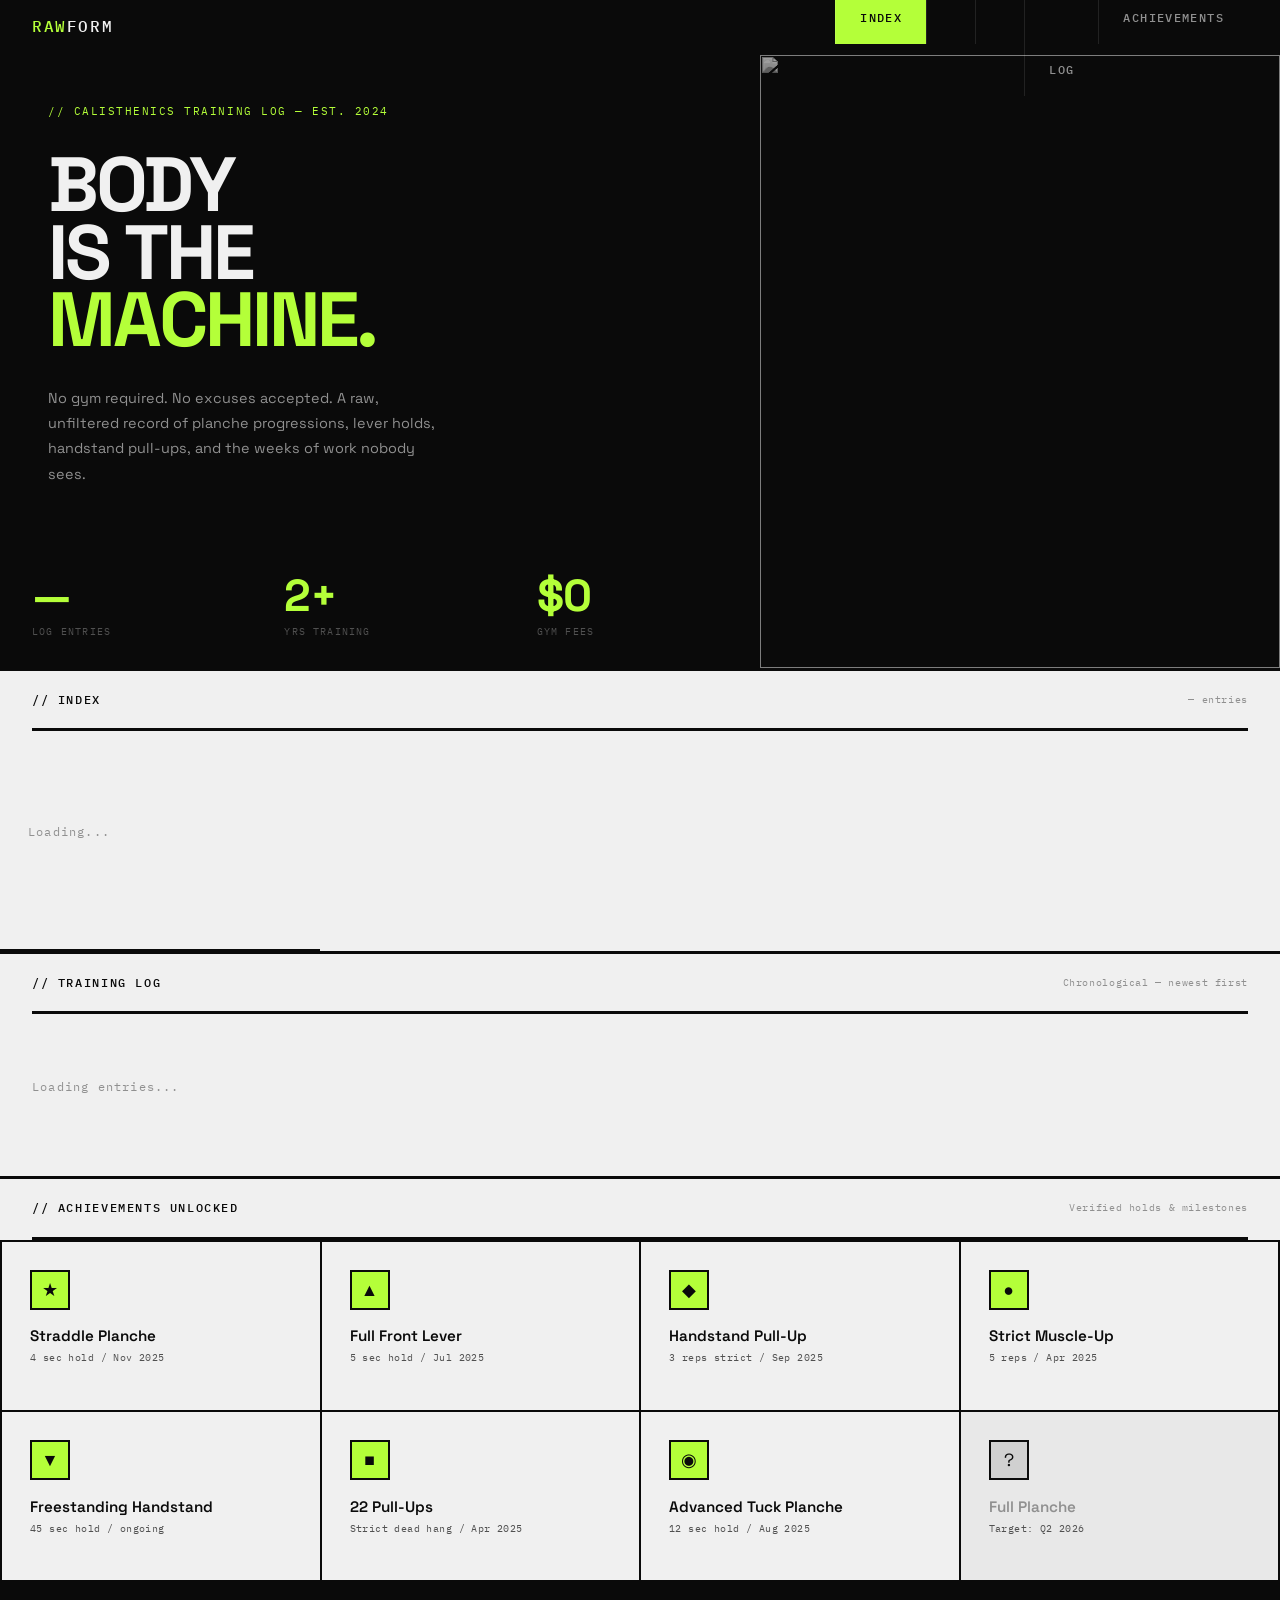
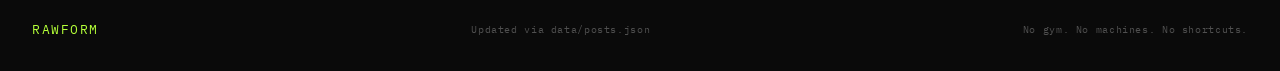
==== commit ccaf65e6: "Fix link syntax in navigation menuthing rsg" ====
--- a/index.html
+++ b/index.html
@@ -17,6 +17,7 @@
       <nav aria-label="Main navigation">
         <ul class="nav-links" id="nav-links">
           <li><a href="#index-section" class="active">Index</a></li>
+          <li><a href="calisthenics-sky.html" "SKY" </a> </li>
           <li><a href="#posts-section">Log</a></li>
           <li><a href="#achievements-section">Achievements</a></li>
         </ul>
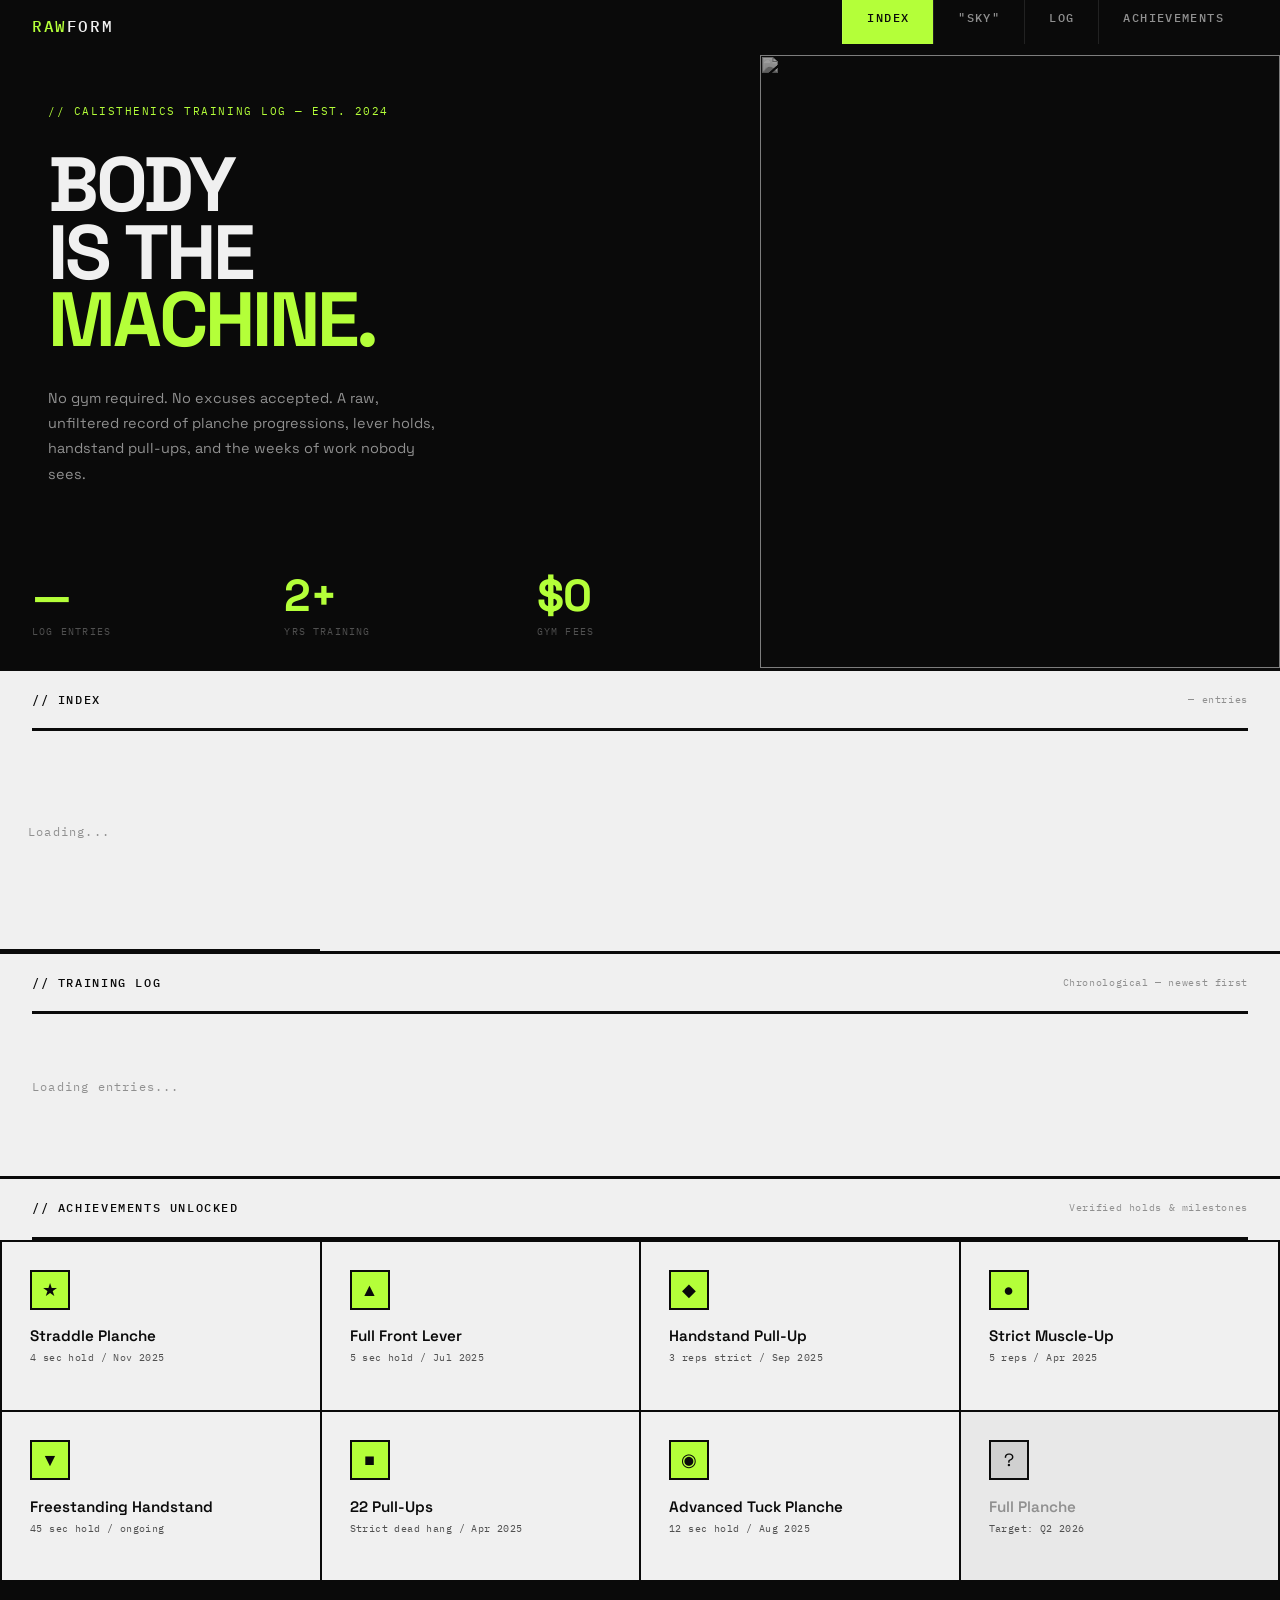
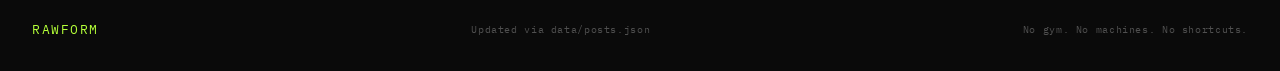
==== commit be970266: "Update index.html" ====
--- a/index.html
+++ b/index.html
@@ -17,7 +17,7 @@
       <nav aria-label="Main navigation">
         <ul class="nav-links" id="nav-links">
           <li><a href="#index-section" class="active">Index</a></li>
-          <li><a href="calisthenics-sky.html" "SKY" </a> </li>
+          <li><a href="calisthenics-sky.html"> "SKY" </a> </li>
           <li><a href="#posts-section">Log</a></li>
           <li><a href="#achievements-section">Achievements</a></li>
         </ul>
